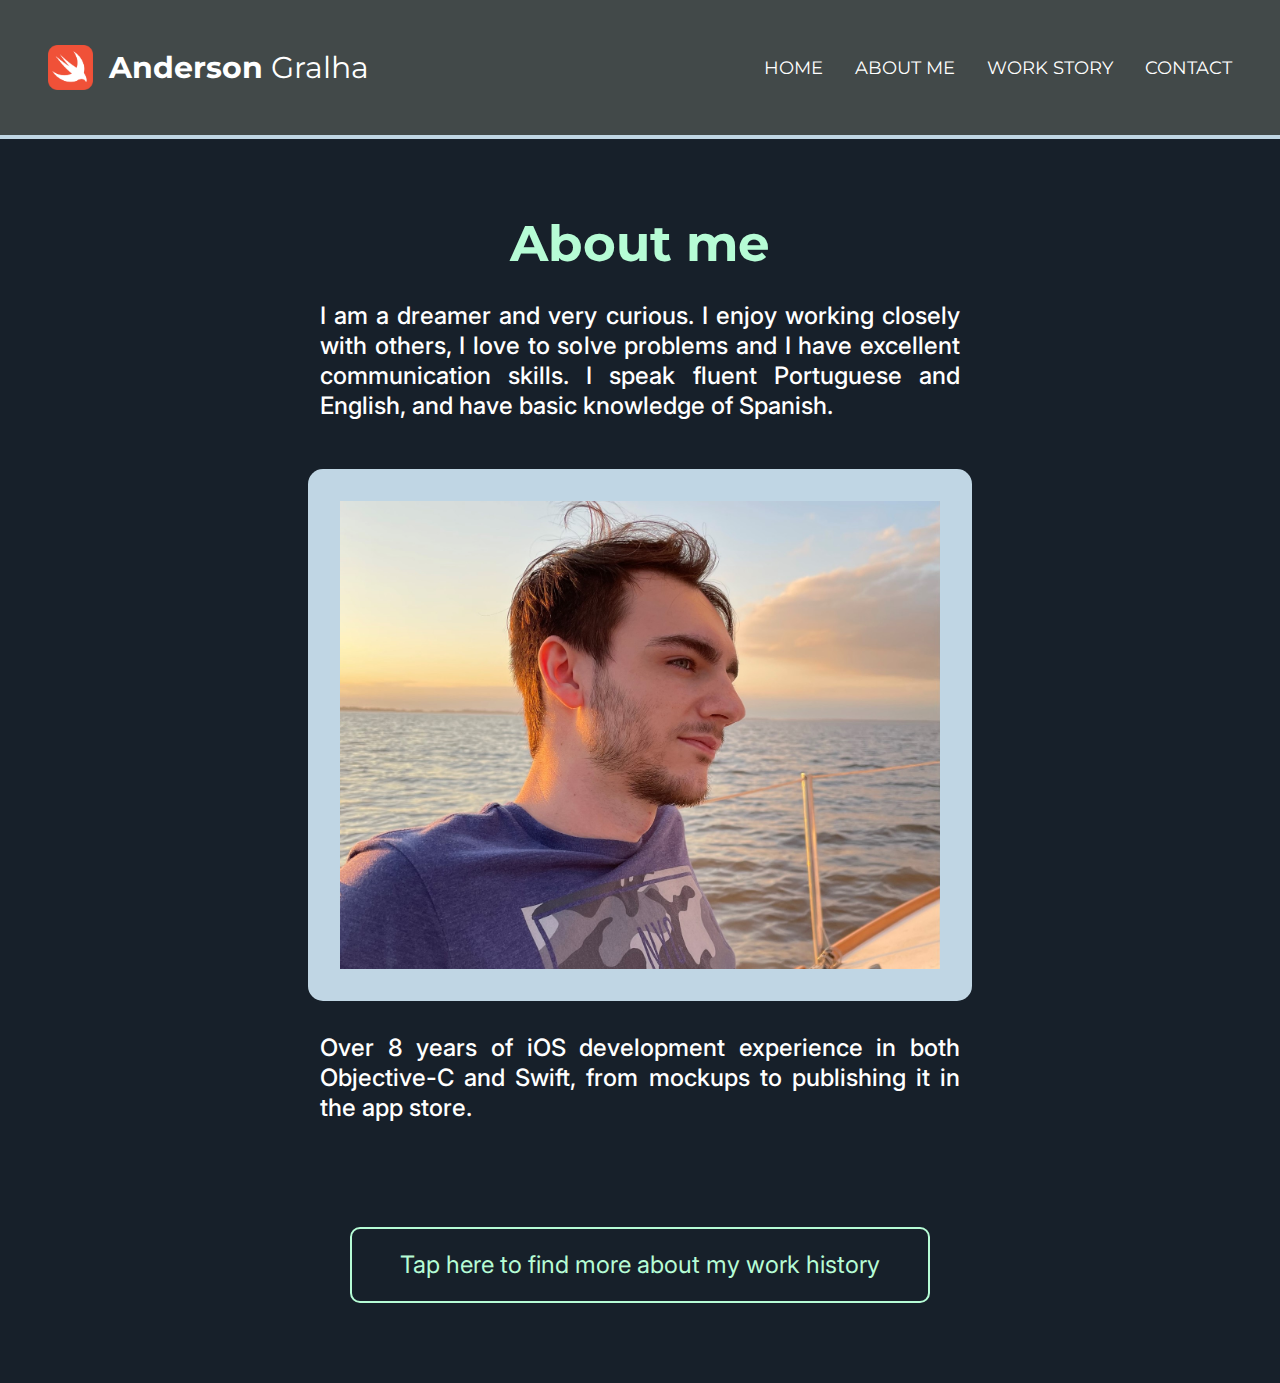
==== html/about.html @ 6e12ce8d "adding a button for work story page in about me page" ====
<!DOCTYPE html>
<html lang="en">
<head>
    <meta charset="UTF-8">
    <meta http-equiv="X-UA-Compatible" content="IE=edge">
    <meta name="viewport" content="width=device-width, initial-scale=1.0">
    <title>About me | Anderson Gralha</title>
    <link rel="shortcut icon" href="../img/logo.png" type="image/x-icon">
    <link rel="stylesheet" href="../reset.css">
    <link rel="stylesheet" href="../base.css">
    <link rel="stylesheet" href="../styles/about.css">
    <link rel="preconnect" href="https://fonts.googleapis.com">
    <link rel="preconnect" href="https://fonts.gstatic.com" crossorigin>
    <link href="https://fonts.googleapis.com/css2?family=Inter:wght@400;500;600;700&display=swap" rel="stylesheet">
    <link rel="preconnect" href="https://fonts.googleapis.com">
    <link rel="preconnect" href="https://fonts.gstatic.com" crossorigin>
    <link href="https://fonts.googleapis.com/css2?family=Montserrat:wght@400;700&display=swap" rel="stylesheet">

</head>
<body>
    <header class="cabecalho">
        <div class="cabecalho__logo">
            <img src="../img/logo.png" alt="Anderson's programming language logo" class="cabecalho__logo-imagem">
            <h1 class="cabecalho__logo-titulo"><b class="cabecalho__logo-titulo--negrito">Anderson</b> Gralha</h1>
        </div>
        <nav class="cabecalho__navegacao">
            <ul class="cabecalho__lista">
                <li class="cabecalho__lista-item">
                    <a href="../index.html" class="cabecalho__lista-link">Home</a>
                </li>
                <li class="cabecalho__lista-item">
                    <a href="html/about.html" class="cabecalho__lista-link">About me</a>
                </li>
                <li class="cabecalho__lista-item">
                    <a href="html/workstory.html" class="cabecalho__lista-link">Work story</a>
                </li>
                <li class="cabecalho__lista-item">
                    <a href="/html/contact.html" class="cabecalho__lista-link">Contact</a>
                </li>
            </ul>
        </nav>
    </header>
    <main>
        <section class="sobre-mim">
            <h2 class="sobre-mim__titulo">About me</h2>
            <div class="sobre-mim__descricao">
                <p class="sobre-mim__texto">I am a dreamer and very curious. I enjoy working closely with others, I love to solve problems and I have excellent communication skills. I speak fluent Portuguese and English, and have basic knowledge of Spanish.</p>
                <figure class="sobre-mim__card">
                    <img src="../img/anderson-figure.jpeg" alt="Anderson's picture" class="sobre-mim__card-imagem">
                    <figcaption class="sobre-mim__card-texto">Over 8 years of iOS development experience in both Objective-C and Swift, from mockups to publishing it in the app store.</figcaption>
                </figure>
                <p class="sobre-mim__texto--invisivel">Over 8 years of iOS development experience in both Objective-C and Swift, from mockups to publishing it in the app store.</p>

                <a href="/html/workstory" class="sobre-mim__botao">Tap here to find more about my work history</a>
            </div>
        </section>
    </main>
</html>
---- base.css ----
body {
    font-family: 'Inter', sans-serif; 
    font-size: 16px;
    font-weight: 400;
}


:root {
    --ciano: #b6fcd5;
    --azul-claro: #c0d6e4;
    --azul-escuro: #17202A;
    --cinza-escuro: #424949;
    --cinza: #A6ACAF;

    --montserrat: 'Montserrat', sans-serif;
}


.cabecalho {
    height: 20vh;

    border-bottom: 4px var(--azul-claro) solid;

    background-color: var(--cinza-escuro);
}

.cabecalho__logo {
    display: flex;
    align-items: center;
    justify-content: center;

    padding-top: 2em;
}

.cabecalho__logo-imagem {
    width: 45px;
}

.cabecalho__logo-titulo {
    font-size: 30px;
    color: white;
    font-weight: 400;
    font-family: var(--montserrat);

    margin-left: 1rem;
}

.cabecalho__logo-titulo--negrito {
    font-weight: 700;
}

.cabecalho__lista {
    display: flex;
    justify-content: space-evenly;

    margin: 2em 0 1em 0;
}

.cabecalho__lista-link {
    color: white;
    text-transform: uppercase;
    text-decoration: none;
    font-family: var(--montserrat);
    font-size: 12px;
}

.cabecalho__lista-link:hover {
    color: var(--azul-claro);
    text-decoration: underline;
}

.cabecalho__lista-link:active {
    color: var(--ciano);
}

@media screen and (min-width: 728px) {
    .cabecalho {
        display: flex;
        align-items: center;
        
        height: 15vh;

        padding: 0 2em;
    }

    .cabecalho__logo {
        padding: 0;
    }

    .cabecalho__navegacao {
        margin-left: auto;
    }

    .cabecalho__lista {
        margin: 0;
    }

    .cabecalho__lista-item {
        margin-left: 1.5em;
    }

    .cabecalho__lista-link {
        font-size: 12px;
    }

}

@media screen and (min-width: 1024px) {
    .cabecalho {
        padding: 0 3em;
    }
    
    .cabecalho__lista-item {
        margin-left: 2em;
    }
    
    .cabecalho__lista-link {
        font-size: 18px;
    }
}
---- styles/about.css ----
body {
    background-color: var(--azul-escuro);
}

.sobre-mim {
    padding: 5em 0;
}

.sobre-mim__titulo {
    font-family: var(--montserrat);
    color: var(--ciano);
    font-size: 40px;
    font-weight: 700;
    text-align: center;

    margin-bottom: 2rem;
}

.sobre-mim__descricao {
    display: flex;
    flex-direction: column;
    justify-content: center;
    align-items: center;
}

.sobre-mim__texto {
    color: white; 
    font-size: 18px;
    font-weight: 500;
    line-height: 30px;
    text-align: justify ;

    margin: 0 2rem 2em;
}

.sobre-mim__card-imagem {
    width: 100vw;
    max-width: 600px;

    display: block;

   margin: 0 auto;
}

.sobre-mim__card-texto {
    color: white;
    font-size: 18px;
    text-align: justify;
    line-height: 30px;

    margin: 1rem 3rem;
}

.sobre-mim__texto--invisivel {
    display: none;
}

.sobre-mim__botao {
    border: var(--ciano) 2px solid;
    border-radius: 10px;

    padding: 1em 2em;

    color: var(--ciano);
    text-decoration: none;
    font-size: 14px;

    margin-top: 3em;
}

.sobre-mim__botao:hover {
    background-color: var(--ciano);

    color: black;
}

.sobre-mim__botao:active {
    background-color: var(--azul-claro);
}

@media screen and (min-width: 728px) {
    .sobre-mim__descricao {
        justify-content: center;
        align-items: center;
    }

    .sobre-mim__texto {
        font-size: 20px;

        width: 70vw;
    }

    .sobre-mim__card {
        margin: 0 2em;
    }

    .sobre-mim__card-imagem {
        background-color: var(--azul-claro);

        border-radius: 15px;
        
        padding: 2em;
    }

    .sobre-mim__card-texto {
        display: none;
    }

    .sobre-mim__texto--invisivel {
        display: block;

        color: white; 
        font-size: 20px;
        font-weight: 500;
        line-height: 30px;
        text-align: justify;

        width: 70vw;

        margin: 2rem 3rem;
    }

    .sobre-mim__botao {
        font-size: 24px;
    }
}

@media screen and (min-width: 1024px) {
    .sobre-mim__descricao {
        margin: 0 9em;
    }

    .sobre-mim__titulo {
        font-size: 50px;
    }

    .sobre-mim__texto {
        font-size: 24px;
    }

    .sobre-mim__texto--invisivel {
        font-size: 24px;
    }


}

@media screen and (min-width: 1200px) {
    .sobre-mim__texto {
        width: 50vw;
    }

    .sobre-mim__texto--invisivel {
        width: 50vw;
    }
}
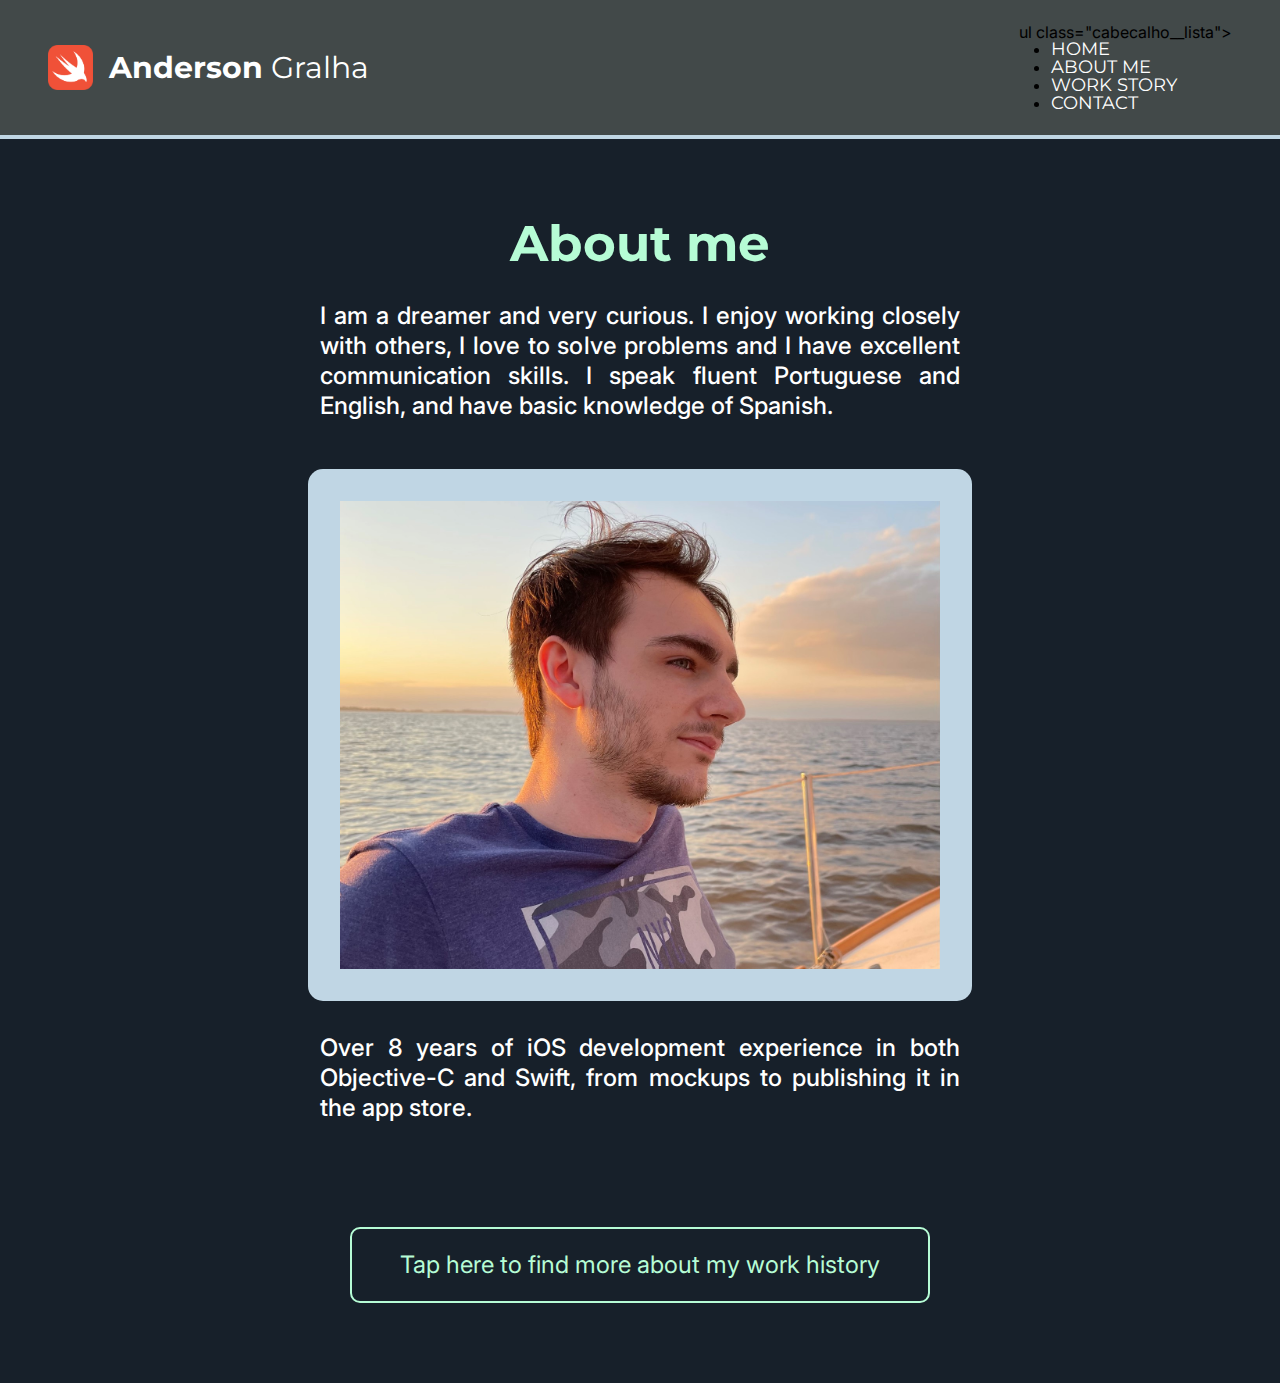
==== commit 14ad71a3: "trying to correct the nav error 3" ====
--- a/html/about.html
+++ b/html/about.html
@@ -24,18 +24,18 @@
             <h1 class="cabecalho__logo-titulo"><b class="cabecalho__logo-titulo--negrito">Anderson</b> Gralha</h1>
         </div>
         <nav class="cabecalho__navegacao">
-            <ul class="cabecalho__lista">
+            ul class="cabecalho__lista">
                 <li class="cabecalho__lista-item">
-                    <a href="../index.html" class="cabecalho__lista-link">Home</a>
+                    <a href="../index.html" type="text/html" class="cabecalho__lista-link">Home</a>
                 </li>
                 <li class="cabecalho__lista-item">
-                    <a href="html/about.html" class="cabecalho__lista-link">About me</a>
+                    <a href="about.html" type="text/html" class="cabecalho__lista-link">About me</a>
                 </li>
                 <li class="cabecalho__lista-item">
-                    <a href="html/workstory.html" class="cabecalho__lista-link">Work story</a>
+                    <a href="workstory.html" type="text/html" class="cabecalho__lista-link">Work story</a>
                 </li>
                 <li class="cabecalho__lista-item">
-                    <a href="/html/contact.html" class="cabecalho__lista-link">Contact</a>
+                    <a href="contact.html" type="text/html" class="cabecalho__lista-link">Contact</a>
                 </li>
             </ul>
         </nav>
@@ -51,7 +51,7 @@
                 </figure>
                 <p class="sobre-mim__texto--invisivel">Over 8 years of iOS development experience in both Objective-C and Swift, from mockups to publishing it in the app store.</p>
 
-                <a href="/html/workstory" class="sobre-mim__botao">Tap here to find more about my work history</a>
+                <a href="workstory.html" class="sobre-mim__botao">Tap here to find more about my work history</a>
             </div>
         </section>
     </main>
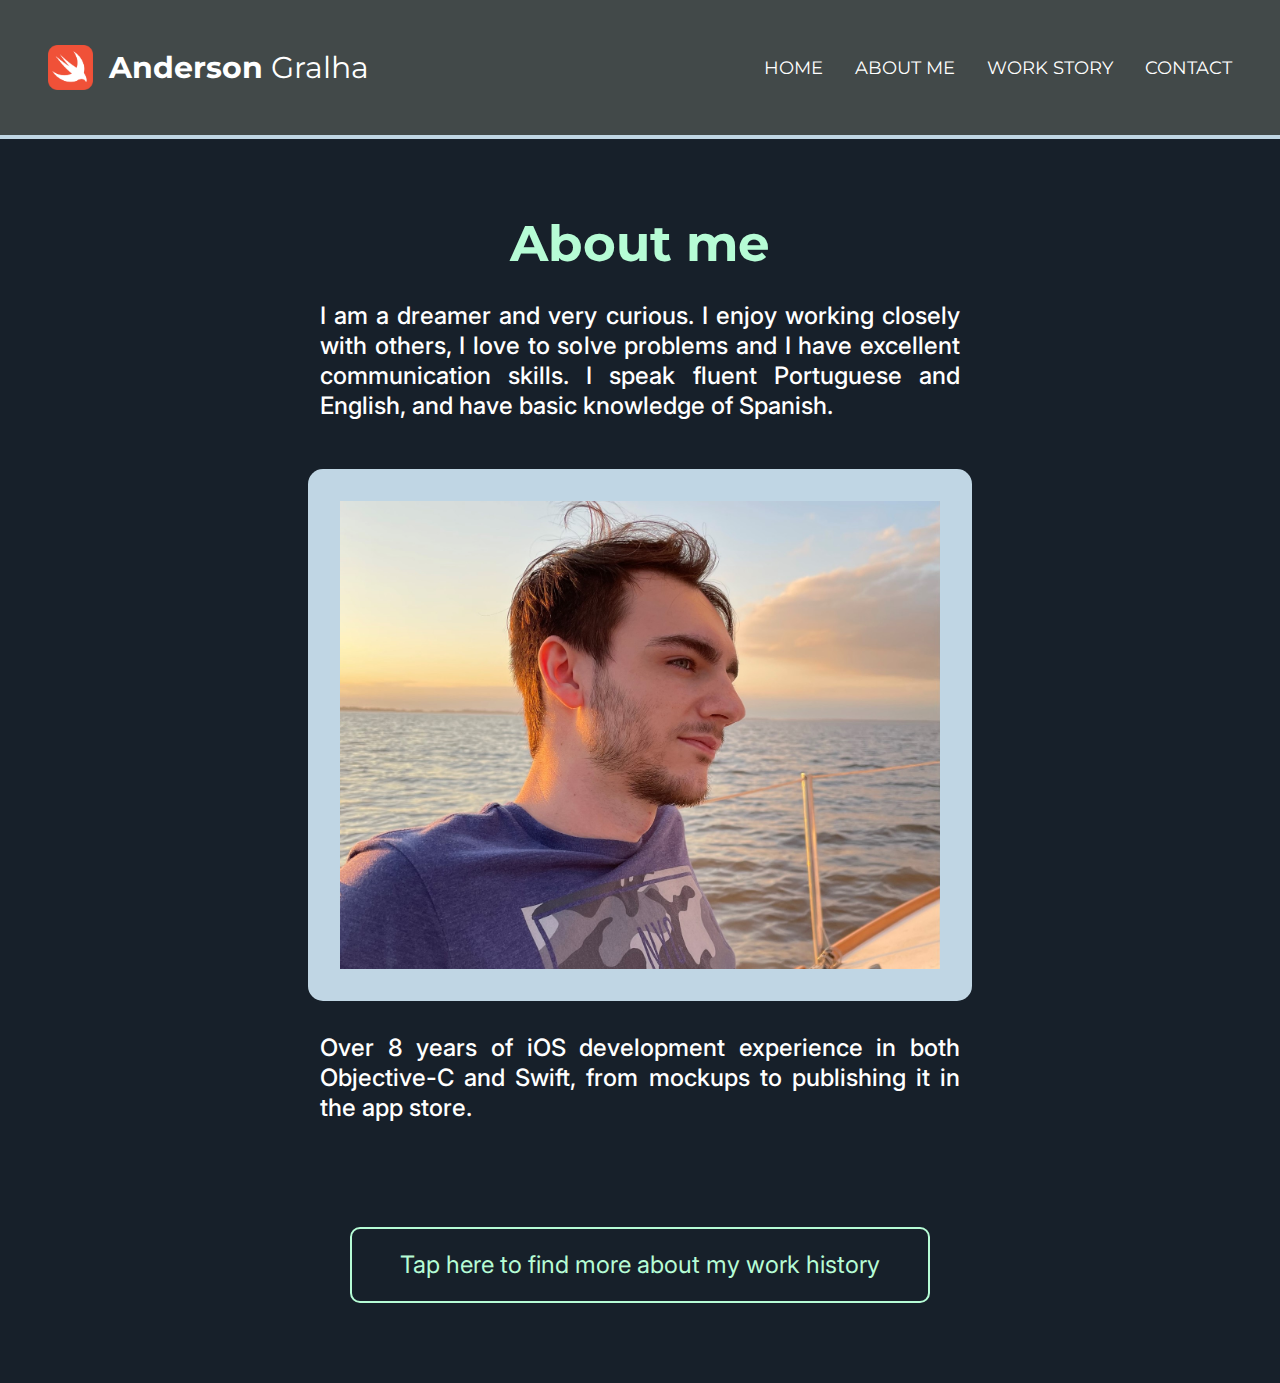
==== commit b48a8beb: "trying to correct the nav error 4" ====
--- a/html/about.html
+++ b/html/about.html
@@ -24,18 +24,18 @@
             <h1 class="cabecalho__logo-titulo"><b class="cabecalho__logo-titulo--negrito">Anderson</b> Gralha</h1>
         </div>
         <nav class="cabecalho__navegacao">
-            ul class="cabecalho__lista">
+            <ul class="cabecalho__lista">
                 <li class="cabecalho__lista-item">
-                    <a href="../index.html" type="text/html" class="cabecalho__lista-link">Home</a>
+                    <a href="../index.html" class="cabecalho__lista-link">Home</a>
                 </li>
                 <li class="cabecalho__lista-item">
-                    <a href="about.html" type="text/html" class="cabecalho__lista-link">About me</a>
+                    <a href="about.html" class="cabecalho__lista-link">About me</a>
                 </li>
                 <li class="cabecalho__lista-item">
-                    <a href="workstory.html" type="text/html" class="cabecalho__lista-link">Work story</a>
+                    <a href="workstory.html" class="cabecalho__lista-link">Work story</a>
                 </li>
                 <li class="cabecalho__lista-item">
-                    <a href="contact.html" type="text/html" class="cabecalho__lista-link">Contact</a>
+                    <a href="contact.html" class="cabecalho__lista-link">Contact</a>
                 </li>
             </ul>
         </nav>
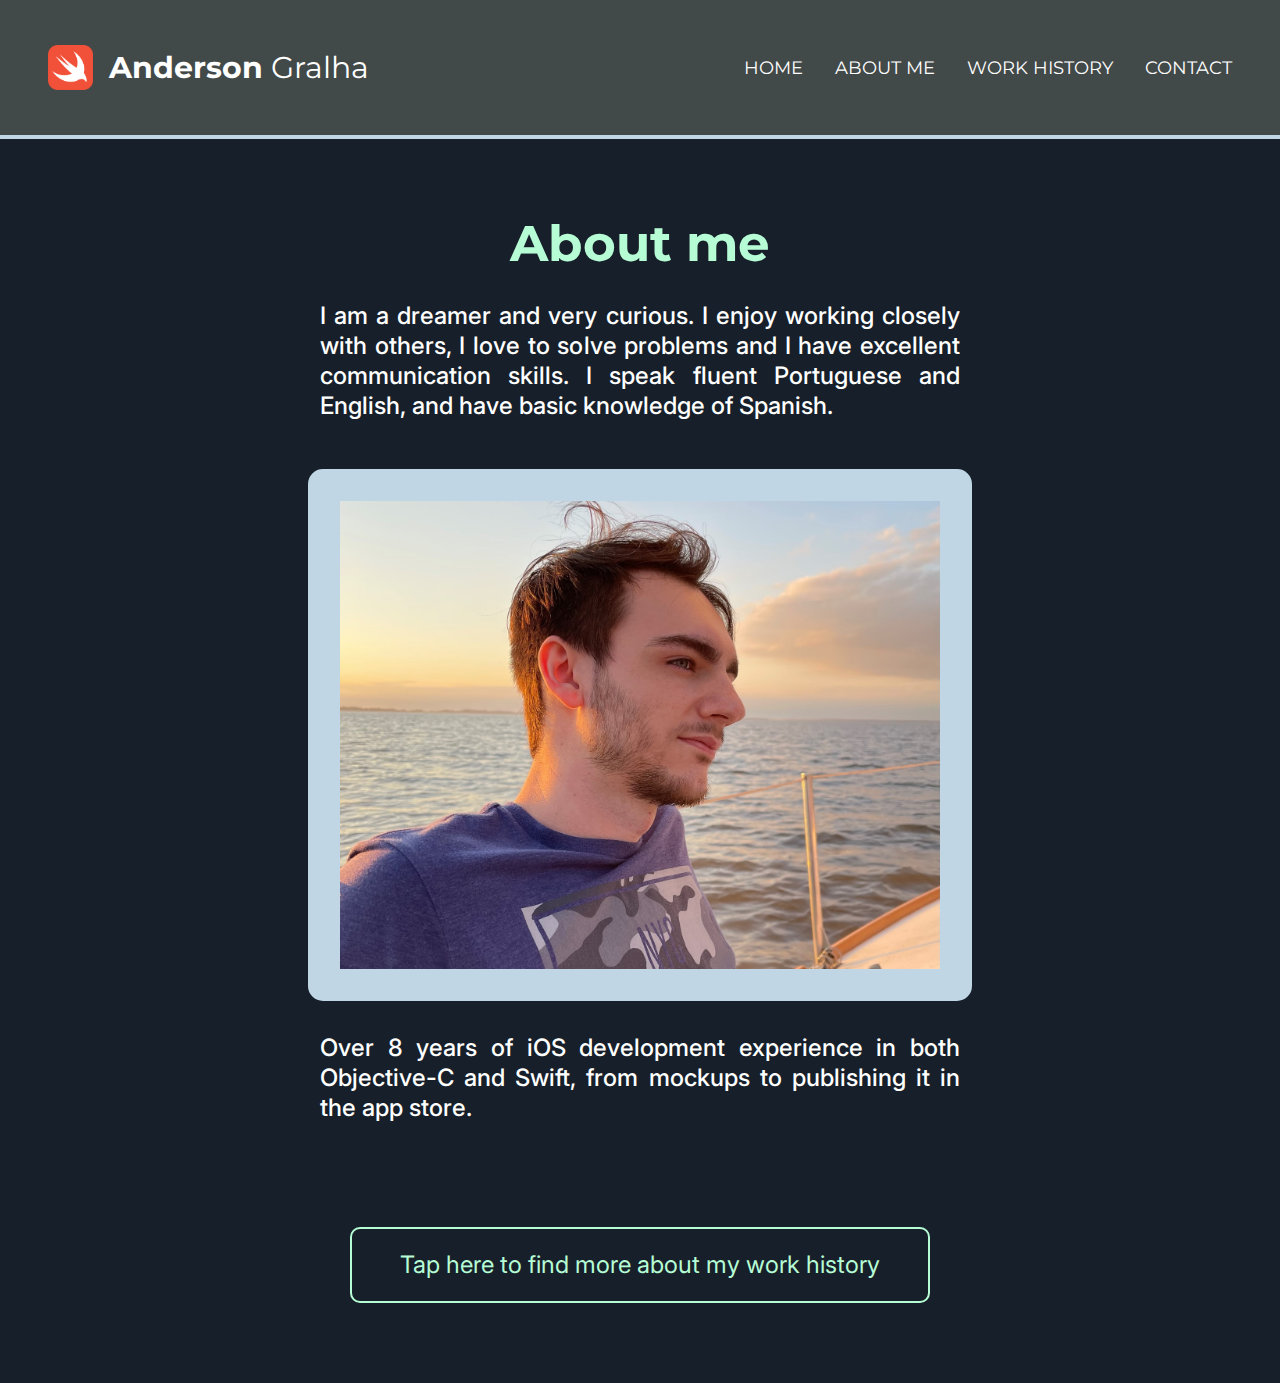
==== commit a3d90ef4: "finishing the contact page and correct the 'work story' to 'work history'" ====
--- a/html/about.html
+++ b/html/about.html
@@ -32,7 +32,7 @@
                     <a href="about.html" class="cabecalho__lista-link">About me</a>
                 </li>
                 <li class="cabecalho__lista-item">
-                    <a href="workstory.html" class="cabecalho__lista-link">Work story</a>
+                    <a href="workstory.html" class="cabecalho__lista-link">Work History</a>
                 </li>
                 <li class="cabecalho__lista-item">
                     <a href="contact.html" class="cabecalho__lista-link">Contact</a>
--- a/base.css
+++ b/base.css
@@ -13,11 +13,12 @@
     --cinza: #A6ACAF;
 
     --montserrat: 'Montserrat', sans-serif;
+    --inter: 'Inter', sans-serif;
 }
 
 
 .cabecalho {
-    height: 20vh;
+    padding: 3rem 0;
 
     border-bottom: 4px var(--azul-claro) solid;
 
@@ -62,6 +63,7 @@
     text-decoration: none;
     font-family: var(--montserrat);
     font-size: 12px;
+    font-weight: 400;
 }
 
 .cabecalho__lista-link:hover {
